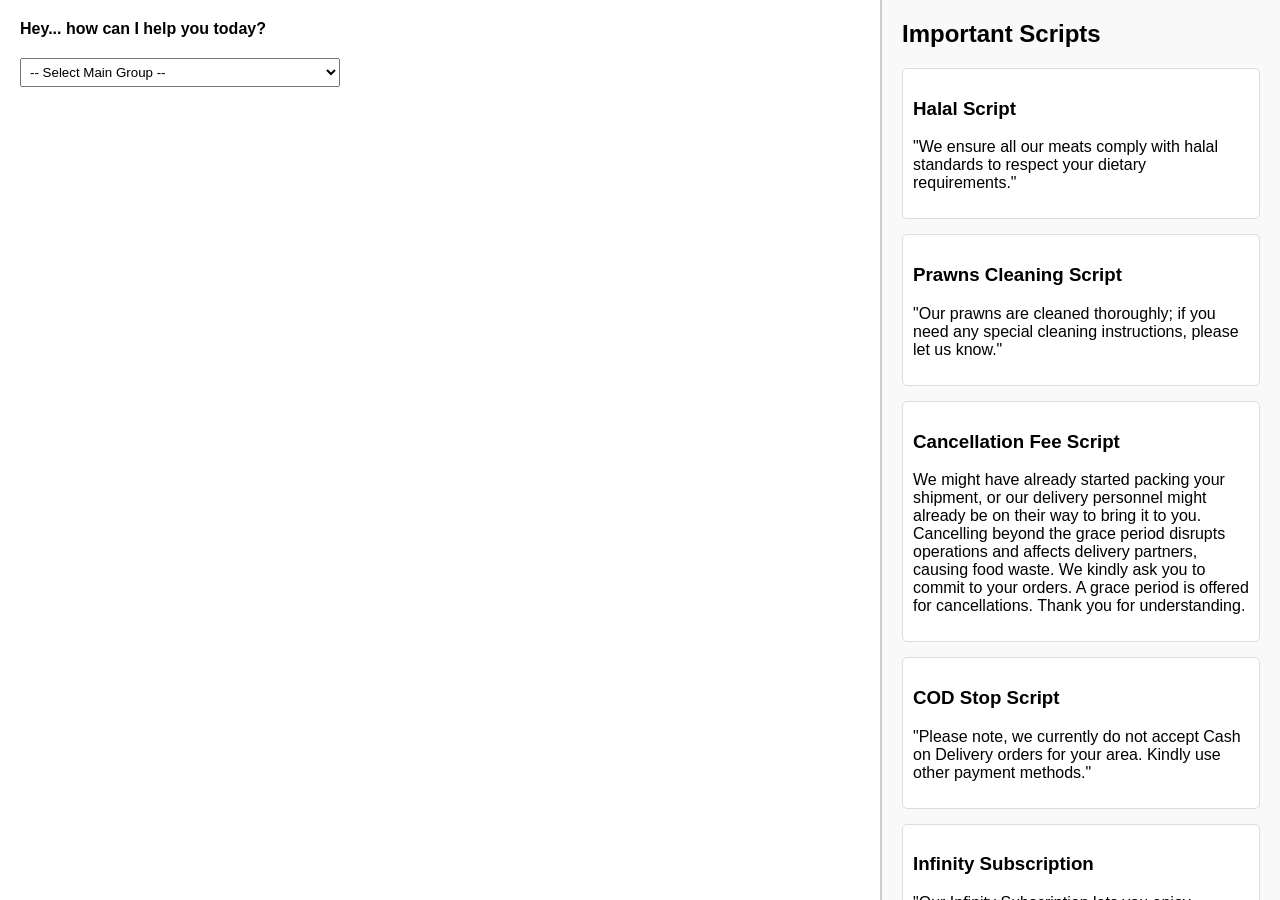
==== Sop'sData.html @ 5059ffca "first commit" ====
<!DOCTYPE html>
<html lang="en">

<head>
  <meta charset="UTF-8" />
  <title>Customer Support AMASTOR</title>
  <style>
    body {
      font-family: Arial, sans-serif;
      margin: 0;
      padding: 0;
      display: flex;
      height: 100vh;
      overflow: hidden;
    }

    #mainContent {
      flex: 2;
      padding: 20px;
      overflow-y: auto;
    }

    #sidebar {
      flex: 1;
      border-left: 2px solid #ccc;
      padding: 20px;
      background-color: #f9f9f9;
      max-width: 400px;
      box-sizing: border-box;
      overflow-y: auto;
    }

    #greeting {
      font-weight: bold;
      margin-bottom: 10px;
    }

    select {
      margin-top: 10px;
      width: 100%;
      max-width: 320px;
      padding: 5px;
    }

    #instruction {
      margin-top: 20px;
      white-space: pre-line;
      font-size: 15px;
      max-width: 700px;
    }

    .li-factor {
      color: red;
      font-weight: bold;
    }

    .customer-factor {
      color: lightblue;
      font-weight: bold;
    }

    h2 {
      margin-top: 0;
    }

    .script-block {
      background: #fff;
      border: 1px solid #ddd;
      margin-bottom: 15px;
      padding: 10px;
      border-radius: 5px;
    }

    label,
    input,
    select.sidebar-input {
      display: block;
      margin-bottom: 8px;
      width: 100%;
      max-width: 350px;
    }

    input,
    select.sidebar-input {
      padding: 5px;
      box-sizing: border-box;
    }

    button {
      padding: 8px 12px;
      cursor: pointer;
    }

    #calc-result {
      font-weight: bold;
      margin-top: 8px;
    }
  </style>
</head>

<body>

  <div id="mainContent">
    <div id="greeting"></div>
    <select id="mainGroup" style="display:none;"></select>
    <select id="subGroup" style="display:none;"></select>
    <div id="instruction"></div>
  </div>

  <div id="sidebar">
    <h2>Important Scripts</h2>

    <div class="script-block" id="halal-script">
      <h3>Halal Script</h3>
      <p>"We ensure all our meats comply with halal standards to respect your dietary requirements."</p>
    </div>

    <div class="script-block" id="prawns-cleaning-script">
      <h3>Prawns Cleaning Script</h3>
      <p>"Our prawns are cleaned thoroughly; if you need any special cleaning instructions, please let us know."</p>
    </div>

    <div class="script-block" id="cancellation-fee-script">
      <h3>Cancellation Fee Script</h3>
      <p>We might have already started packing your shipment, or our delivery personnel might already be on their way to
        bring it to you. Cancelling beyond the grace period disrupts operations and affects delivery partners, causing
        food waste. We kindly ask you to commit to your orders. A grace period is offered for cancellations. Thank you
        for understanding.</p>
    </div>

    <div class="script-block" id="cod-stop-script">
      <h3>COD Stop Script</h3>
      <p>"Please note, we currently do not accept Cash on Delivery orders for your area. Kindly use other payment
        methods."</p>
    </div>

    <div class="script-block" id="infinity-subscription-script">
      <h3>Infinity Subscription</h3>
      <p>"Our Infinity Subscription lets you enjoy unlimited deliveries with exclusive discounts and offers."</p>
    </div>

    <h2>Egg Damage Calculator</h2>
    <label for="orderValue">Order Value</label>
    <input type="number" id="orderValue" placeholder="Enter order value" min="0" />

    <label for="packageOption">Package Option</label>
    <select id="packageOption" class="sidebar-input">
      <option value="6">6</option>
      <option value="12">12</option>
      <option value="30">30</option>
    </select>

    <label for="damagedEggs">Number of Damaged Eggs</label>
    <input type="number" id="damagedEggs" placeholder="Enter number of damaged eggs" min="0" />

    <button id="calculateBtn">Calculate</button>
    <div id="calc-result"></div>
  </div>

  <script>
    const greetingDiv = document.getElementById("greeting");
    const mainGroupSelect = document.getElementById("mainGroup");
    const subGroupSelect = document.getElementById("subGroup");
    const instructionDiv = document.getElementById("instruction");

    const data = {
      "Account Details": {
        subgroups: {
          "DND Activation": `Apologies to the customer for disturbing them..
Fill DND form and give TAT 30 days (only for notification and sms) in email? unsubscribe it from email.
tagging - Account related --> dnd activation`,

          "OTP/PASSWORD": `Apologies to the customer for inconvenience..and ask activate.
Sir, did you activate the DND? If yes, send an email to (tlchc, sme).
tagging - Account related --> OTP/ Password issues`,

          "Request to add/edit address": `Guide the customer and inform that we are not able to add location from our side.
Guide them or help them to add/edit address in the app.
tagging - account related --> Request to add/edit address`,

          "Request to add/edit Phone no.": `Guide the customer and inform that we are not able to add phone number from our side.
Guide them or help them to add/edit phone in the app.
tagging - account related --> Request to add/edit Phone`,

          "Request to delete account": `Try to understand why customer wants to delete the account.
Guide them if they want to delete the account from their app or send an email to delete it [talktous@licious.com]

Send email to [talktous@licious.com]

Subject: Request to Close Licious Account – Shipment ID: [id]

Hi Team,

The customer has requested to delete or close their Licious account.

Shipment ID: [id]

Kindly take the necessary action.

Regards,
CHC

tagging - Account related --> Request to delete account`,
        }
      }
      ,

      "Blank call / call drop / spam": {
        subgroups: {
          "Blank call/spam Email/Wrong Number": `Have a look on workbench ... is there any ongoing shipment (using customer number).
If there is no response from customer:
Give disclaimer 3 times (I will be forced to disconnect the call).
Cut and redial the call.

Tagging - Blank Call/Call Drop/Spam --> Blank Call / Spam Email / Wrong Number`,
          "Call Drop": `If there is any call drop, instantly call back to customer.
If customer not respond/busy, create ticket/process.

Tagging - SF tagging --> Blank call drop --> call drop`
        }
      },
      "Cancellation Related": {
        subgroups: {
          "Order Cancellation without consent - Cancelled by Licious": `This time order may be cancelled because of some reasons like POS, Damaged, DE issues, rain, bandh, etc.
Apologise for inconvenience:
"Unfortunately, due to unforeseen operational issues, we were unable to fulfill your order as originally planned. We deeply regret any inconvenience this may have caused you."
Give them refund TAT 3 to 5 working days.

tagging - cancellation related --> order cancelled without consent
`,
          "Order Cancellation without consent - Cancelled by Customer": `If the order is cancelled because customer was not reachable:
Apologise for inconvenience:
"Its showing our DE tried to reach you several times but due to not proper call connectivity, he had to cancel the order."
In case of prepaid order, refund will be initiated to source TAT 3 to 5 working days, in Licious wallet 24 hours.

tagging - cancellation related --> order cancelled without consent
`,
          "Order Rescheduled-li Fact": `The order was rescheduled due to bandh, DE not available, hub infrastructure, etc. Apologies for inconvenience.
"We regret to inform you this your order has been rescheduled to (new slot) due to unforeseen operational issues."
Our team tried to contact you to give reschedule information by call and SMS.

tagging - cancellation related -> order cancellation licious factors
`,
          "Order Modification-li Fact": `Imagine you ordered 2 chicken; one scheduled for today and one for tomorrow.
Check the reason of modification [Product OFS / Damaged cases].
If shipment is ongoing and customer wants to cancel due to order modification, cancel the entire order.

tagging - cancellation related --> order cancellation - licious factors --> order modification
`,
          "Delivery is Delayed-li Fact": `If order got delayed and customer is asking "Where is my order?"
Check status if "Processing / Accepted / Billed".
Call hub or AM - escalate ASAP if no response.
If customer not convinced with TAT, offer initial refund.

tagging - cancellation related --> order cancellation - licious factors --> delivery is delayed
`,
          "Changed mind [ssi]-cutomer factor": `Customer decided to cancel the entire order [he/she changed their mind].
[Cancel fee applies].

Tagging - Cancellation related --> customer factors --> change mind
`,
          "Add/remove item-cutomer factor": `We cannot add items; we only remove items and cancel [cancel fee applies].

Tagging - Cancellation related --> customer factors --> forgot to add/remove item
`,
          "Forgot to apply coupon-cutomer factor": `We can apply a coupon on behalf of customer [before billed].
After bill, if customer wants to cancel the order [cancel fee applies].

Tagging - Cancellation related --> customer factors --> forgot to apply coupon
`,
          "Order got split-cutomer factor": `The order already got split by the app.
Now customer wants to cancel the order [before billed].

Tagging - Cancellation related --> customer factors --> order split in different slot
`,
          "Preferred slot unavailable-cutomer factor": `Customer placed an order but wants to change it to a different slot which is not available.

Tagging - Cancellation related --> customer factors --> slot unavailable to reschedule
`,
          "Customer Not available-cutomer factor": `Customer is not available to take the order, so they cancel the order.

Tagging - Cancellation related --> customer factors --> not available to receive order
`,
          "Chose a wrong Address-cutomer factor": `Customer chose a wrong address by mistake; they cancel the order.

Tagging - Cancellation related --> customer factors --> chose a wrong address
`,
          "Payment Failed-cutomer factor": `Due to some technical issue, the payment failed.

Tagging - Cancellation related --> customer factors --> payment failed
`
        }
      },

      "Cancellation Related": {
        subgroups: {
          "Order Cancellation without consent - Cancelled by Licious": `This time order may be cancelled because of some reasons like POS, Damaged, DE issues, rain, bandh, etc.

Apologise for inconvenience:
"Unfortunately, due to unforeseen operational issues, we were unable to fulfill your order as originally planned. We deeply regret any inconvenience this may have caused you."

Give them refund TAT 3 to 5 working days.

tagging - cancellation related --> order cancelled without consent`,

          "Order Cancellation without consent - Cancelled by Customer": `If the order is cancelled because customer was not reachable:

Apologise for inconvenience:
"It's showing our DE tried to reach you several times but due to improper call connectivity, he had to cancel the order."

In case of prepaid order, refund will be initiated to source TAT 3 to 5 working days, in Licious wallet 24 hours.

tagging - cancellation related --> order cancelled without consent`
          ,
          // Customer Factors
          "Changed mind [ssi]": `Customer decided to cancel the entire order [he/she changed their mind] [cancel fee applies].

Tagging - Cancellation related --> customer factors --> change mind`,

          "Add/remove item": `We cannot add items; we only remove items and cancel [cancel fee applies].

Tagging - Cancellation related --> customer factors --> forgot to add/remove item`,

          "Forgot to apply coupon": `We can apply a coupon on behalf of customer [before billed]. After bill, if customer wants to cancel the order [cancel fee applies].

Tagging - Cancellation related --> customer factors --> forgot to apply coupon`,

          "Order got split": `The order already got split by the app. Now customer wants to cancel the order [before billed] [cancel fee applies].

Tagging - Cancellation related --> customer factors --> order split in different slot`,

          "Preferred slot unavailable": `Customer placed an order but wants to change it to a different slot which is not available [cancel fee applies].

Tagging - Cancellation related --> customer factors --> slot unavailable to reschedule`,

          "Customer Not available": `Customer is not available to take the order, so they cancel the order [cancel fee applies].

Tagging - Cancellation related --> customer factors --> not available to receive order`,

          "Chose a wrong Address": `Customer chose a wrong address by mistake; they cancel the order [cancel fee applies].

Tagging - Cancellation related --> customer factors --> chose a wrong address`,

          "Payment Failed": `Due to some technical issue, the payment failed [cancel fee applies].

Tagging - Cancellation related --> customer factors --> payment failed`,

          // Licious Factors
          "Order Rescheduled [li]": `The order was rescheduled due to bandh, DE not available, hub infrastructure, etc. Apologies for inconvenience.

We regret to inform you this your order has been rescheduled to (new slot) due to unforeseen operational issues.

Our team tried to contact you to give reschedule information by call and SMS.

Tagging - cancellation related --> order cancellation licious factors`,

          "Order Modification[li]": `Imagine you ordered 2 chicken; one scheduled for today and one for tomorrow.

Check the reason for modification [Product OFS / Damaged cases]. If shipment is ongoing and customer wants to cancel due to order modification, cancel the entire order.

Tagging - cancellation related --> order cancellation licious factors --> order modification`,

          "Delivery is Delayed [li]": `If order got delayed and customer is asking "Where is my order?" Check status if "Processing / Accepted / Billed". Call hub or AM and escalate ASAP if no response.

If customer is not convinced with TAT, offer initial refund.

Tagging - cancellation related --> order cancellation licious factors --> delivery is delayed`
        }
      }
      , "Customer Support Feedback": {
        subgroups: {
          "Ambassador Appreciation": `Take the customer number.  
Thank the customer for the appreciation towards the ambassador.  
Inform the customer the appreciation will be shared.

Email to TL, SME and QA in cc of the mail.

Subject: Customer Appreciation for [Colleague’s Name] as CHC Ambassador

hi team,

I wanted to inform you that during a recent call with a customer, they expressed their appreciation for [Colleague’s Name] and commended their efforts as a CHC Ambassador. The customer specifically mentioned

It’s great to see such positive recognition,

Regards,  
[Your Name]
chc
SF tagging --> customer support feedback --> ambassador appreciation`,

          "CHC Ambassador Complain Related": `Take the customer number.  
Apologize and check the previous ambassador details.  
Inform the customer the necessary action will be taken and check what was the concern the customer was facing and provide the resolution accordingly.  
Collect the ambassador details.

Email team leader and assistant manager mentioning about the customer's feedback.

Subject: Customer Complaint Regarding CHC Ambassador

hi team,

I would like to bring to your attention that during a recent call, a customer raised a complaint concerning the conduct/performance of the CHC Ambassador. The customer expressed dissatisfaction with our service.

Best regards,  
[Your Name]  
CHC

SF tagging --> customer support feedback --> ambassador complain`
        }
      }
      , "Delivery": {
        subgroups: {
          "Delivery Executive appreciation": `Thank the customer for the feedback... the feedback will be shared with the team.

Delivery Executive name appreciation [shipment id , voc]
Email - to hub

Subject: Delivery Executive Name Appreciation

Hi team,

I would like to inform you that we received a call from a customer expressing appreciation for the efforts and professionalism of our delivery executive, [Delivery Executive’s Name]. The customer was particularly pleased with [any specific positive details if available].

Best regards,  
Shipment ID:  
CHC

Tagging - General Query -> delivery related -> DE Appreciation`,

          "Delivery Address Related": `
* Order delivered to incorrect address

Apologies to customer for placing the order in wrong place.

Cross check the actual order customer received and ask DE and check where he has delivered the product. Take TAT, give TAT (No TAT give 30 min).

Tagging -> order related --> Delivery Address Related --> Order delivered to incorrect address

* Request to deliver at a different location address

Customer requesting to edit address and location (No we can't).

Tagging - Delivery address related --> Request to deliver at different location`,

          "Delivery Executive complaint": `
* DE bad Behaviour

Apologise to customer… assure that we will work on this and this won’t happen again.

Report grievance in Delivery E complain / behaviour issues / Delivery rating.

Email - hub, tlchc

Subject: Customer Complaint Regarding Delivery Executive

Hi team,

I would like to inform you that we received a call from a customer regarding a complaint about the conduct/performance of the delivery executive, [Delivery Executive’s Name if known]. The customer expressed concerns about [briefly describe the nature of the complaint, if available].

Please advise on the next steps or if any further action is required from my side.

Best regards,  
Shipment ID:  
CHC

Tagging - Delivery related --> delivery executive complaint --> Delivery executive Rude --> misbehavior --> request for delivery rating

* Too many calls regarding address

Apologise to customer, ask for exact landmark and address and inform DE.

Grievance in Delivery related --> too many calls made to locate address.

Email - hub, tlchc

Tagging - delivery related --> DE complaint --> too many calls to address

* Did not deliver to doorstep

Apologise to customer and ask if DE allowed in your society or flat (if yes, take as feedback and send email to hub).

Email - hub, tlchc

Tagging --> delivery related --> DE complaint --> did not deliver to doorstep`,

          "Marked delivered not delivered": `Apologies to customer, ask probing questions:  
- Is your address correct?  
- Did you receive any call from DE?  
- Have you checked your doorstep?  
- Check with family members if they collected  
- Can you check your society gate?

Contact DE/Hub manager, take TAT and give TAT. If no TAT, escalate ASAP.

Fill grievance.

Email - hub, Tlchc, sme

If convinced:  
Hi Team,  

The customer contacted CHC and complained that the shipment was marked as delivered but he had not got the products yet. We are unable to establish any contact with Delivery Hero, request that you please prioritize and deliver the shipment as soon as possible.

Customer Registered phone number:  
Shipment Id:  

Regards,  
CHC

If refunded:  
Hi Team,  

A customer contacted CHC and complained that the shipment was marked as delivered but he had not got the products yet. We have issued a complete refund for the customer as per their request; kindly notify the Delivery Hero not to deliver the product to the customer.

Customer Registered phone number:  
Shipment Id:  

Regards,  
CHC

Tagging - Delivery related --> MDND --> Licious Delivery`,

          "Partial Order received": `Apologise to the customer and ask which product is missing. Did they open the box?

Contact DE / hub manager / AM (Response? -> take TAT, give TAT. No response? -> ASAP).

Send email to hub, cc tlchc, sme / refund.

if agree 
Hi Team,

A customer contacted CHC and complained that a [iteam name ] in the order were missing. but cusotmer want that product so try to delivered it ASAP
Customer Registered phone number:
Shipment Id:
Missing Products:

Regards,
CHC


if Refunded 
Hi Team,  

A customer contacted CHC and complained that a [iteam name ] in the order were missing. We have issued a partial refund for the customer as per their request; kindly notify the Delivery Hero not to deliver the product to the customer.

Customer Registered phone number:  
Shipment Id:  
Missing Products:  

Regards,  
CHC

Tagging --> delivery related -> parcel orders delivered`,

          "Preferred Delivery slot not available": `If customer did not find preferred slot to order, check in workbench (if available place order for customer; otherwise inform customer preferred slot is not available; they can order in a different slot only).

Tagging - Delivery --> Preferred Delivery slot not available.`,

          "Request to add delivery instructions": `* Landmark  
If landmark is not reflecting on Workbench then send an email to the hub with details from the customer.

Email - HUB

Subject: Customer Landmark Request

Hi Team,

I would like to bring to your attention a customer request regarding a specific landmark for delivery: [LANDMARK]. The customer has provided additional landmark details to ensure accurate and timely delivery.

Please update the relevant records accordingly and ensure the delivery team is informed.

Thank you for your support.

Best regards,  
Shipment Id:  
CHC

If the order is out for delivery, call the Delivery executive and keep them posted with landmark details.

Tagging --> Delivery related → Request to add delivery instructions → Landmark provided`,

          "Wrong product delivered": `* This is the very first call from the customer to complain that wrong product delivered.

Apologies to customer and confirm the product label name and check in workbench.  
If the product is wrong, call DE/HUB/AM and ask for TAT, then give TAT.

Send grievance and email to HUB/cc tlchc.

Hi Team,  

The customer contacted CHC and complained that wrong product was delivered. We are unable to establish any contact with Delivery Hero, request that you please prioritize and deliver the missing items as soon as possible.

Shipment Id:  
Actual product:  
Wrong product:  

Regards,  
CHC

If refunded:  

Hi Team,  

A customer contacted CHC and complained that wrong product was delivered. We have issued a refund for wrong product delivered as per customer request; kindly notify the Delivery Hero not to deliver the wrong product to the customer.

Delivery Issues

Shipment Id:  
Actual Product:  
Wrong Product:

Regards,  
CHC

Fill grievance and send email.

Tagging - Wrong product delivered`
        }
      }


    };

    // Prompt for AMASTOR name
    const name = prompt("Please enter your name:");
    if (name && name.trim()) {
      greetingDiv.textContent = `Hey this is ${name.trim()}... how can I help you today?`;
    } else {
      greetingDiv.textContent = "Hey... how can I help you today?";
    }

    // Populate main groups dropdown
    function populateMainGroups() {
      mainGroupSelect.innerHTML = '<option value="">-- Select Main Group --</option>';
      Object.keys(data).forEach(mainGroup => {
        const option = document.createElement("option");
        option.value = mainGroup;
        option.textContent = mainGroup;
        mainGroupSelect.appendChild(option);
      });
      mainGroupSelect.style.display = "inline-block";
    }

    // Populate subgroups dropdown
    function populateSubGroups(mainGroup) {
      subGroupSelect.innerHTML = '<option value="">-- Select Sub Group --</option>';
      if (mainGroup && data[mainGroup]) {
        const subgroups = data[mainGroup].subgroups;
        Object.keys(subgroups).forEach(sub => {
          const option = document.createElement("option");
          option.value = sub;
          option.textContent = sub;
          subGroupSelect.appendChild(option);
        });
        subGroupSelect.style.display = "inline-block";
      } else {
        subGroupSelect.style.display = "none";
        instructionDiv.textContent = "";
      }
    }

    // Event handlers
    mainGroupSelect.addEventListener("change", () => {
      instructionDiv.textContent = "";
      populateSubGroups(mainGroupSelect.value);
    });

    subGroupSelect.addEventListener("change", () => {
      const mainGroup = mainGroupSelect.value;
      const subGroup = subGroupSelect.value;
      if (mainGroup && subGroup) {
        instructionDiv.innerHTML = data[mainGroup].subgroups[subGroup]
          .replace(/\bli factor\b/g, '<span class="li-factor">li factor</span>')
          .replace(/\bcustomer factor\b/g, '<span class="customer-factor">customer factor</span>');
      } else {
        instructionDiv.textContent = "";
      }
    });

    // Initialize dropdowns
    populateMainGroups();
  </script>

</body>

</html>
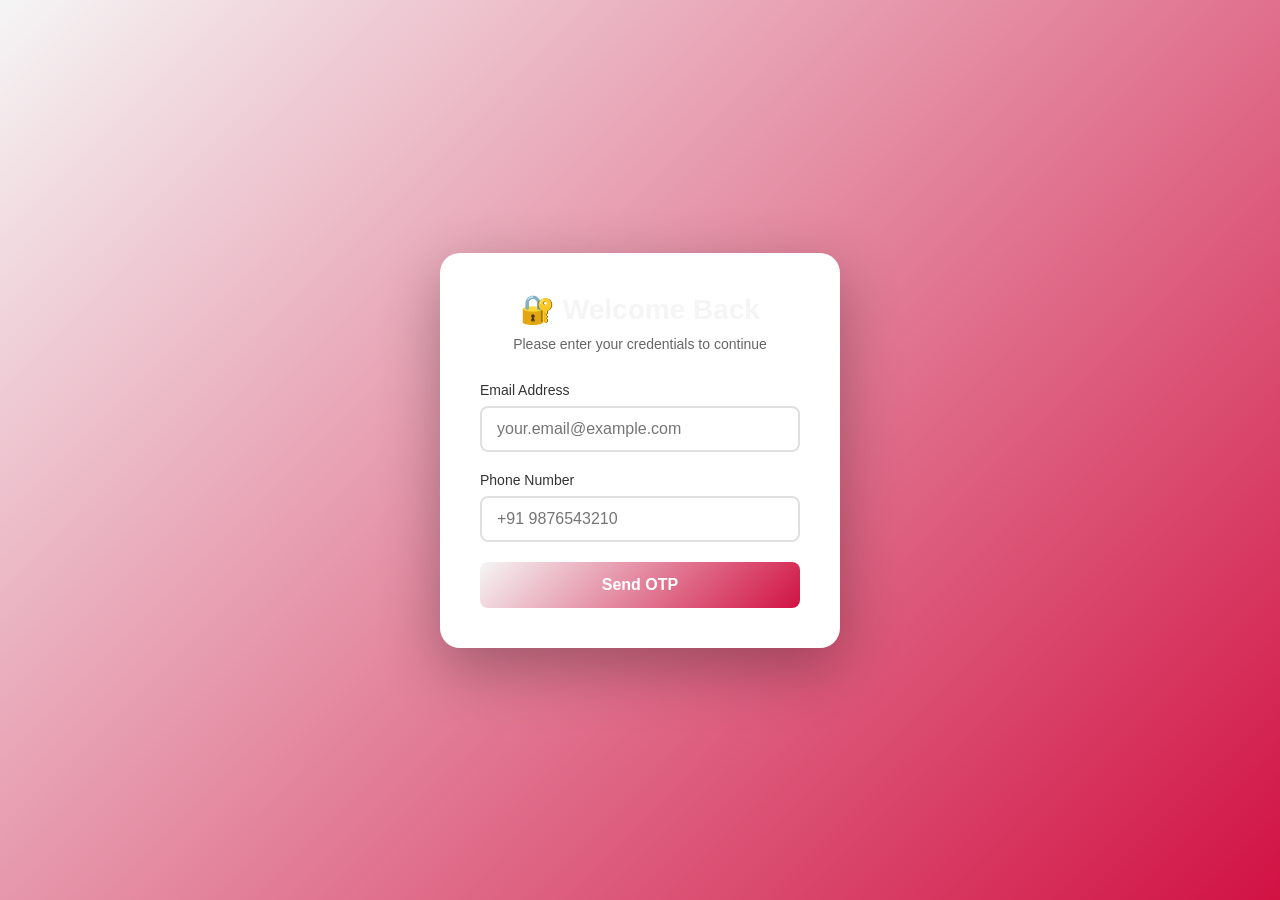
==== commit ecca7f89: "Add authentication system to SOP application" ====
--- a/Sop'sData.html
+++ b/Sop'sData.html
@@ -3,684 +3,127 @@
 
 <head>
   <meta charset="UTF-8" />
-  <title>Customer Support AMASTOR</title>
-  <style>
-    body {
-      font-family: Arial, sans-serif;
-      margin: 0;
-      padding: 0;
-      display: flex;
-      height: 100vh;
-      overflow: hidden;
-    }
-
-    #mainContent {
-      flex: 2;
-      padding: 20px;
-      overflow-y: auto;
-    }
-
-    #sidebar {
-      flex: 1;
-      border-left: 2px solid #ccc;
-      padding: 20px;
-      background-color: #f9f9f9;
-      max-width: 400px;
-      box-sizing: border-box;
-      overflow-y: auto;
-    }
-
-    #greeting {
-      font-weight: bold;
-      margin-bottom: 10px;
-    }
-
-    select {
-      margin-top: 10px;
-      width: 100%;
-      max-width: 320px;
-      padding: 5px;
-    }
-
-    #instruction {
-      margin-top: 20px;
-      white-space: pre-line;
-      font-size: 15px;
-      max-width: 700px;
-    }
-
-    .li-factor {
-      color: red;
-      font-weight: bold;
-    }
-
-    .customer-factor {
-      color: lightblue;
-      font-weight: bold;
-    }
-
-    h2 {
-      margin-top: 0;
-    }
-
-    .script-block {
-      background: #fff;
-      border: 1px solid #ddd;
-      margin-bottom: 15px;
-      padding: 10px;
-      border-radius: 5px;
-    }
-
-    label,
-    input,
-    select.sidebar-input {
-      display: block;
-      margin-bottom: 8px;
-      width: 100%;
-      max-width: 350px;
-    }
-
-    input,
-    select.sidebar-input {
-      padding: 5px;
-      box-sizing: border-box;
-    }
-
-    button {
-      padding: 8px 12px;
-      cursor: pointer;
-    }
-
-    #calc-result {
-      font-weight: bold;
-      margin-top: 8px;
-    }
-  </style>
+  <title>Customer Support AMASTOR - Secure Login</title>
+  <link rel="stylesheet" href="style.css" />
 </head>
 
 <body>
 
-  <div id="mainContent">
-    <div id="greeting"></div>
-    <select id="mainGroup" style="display:none;"></select>
-    <select id="subGroup" style="display:none;"></select>
-    <div id="instruction"></div>
+  <!-- Authentication Screen -->
+  <div id="authScreen">
+    <div class="auth-container">
+      <div id="loginForm">
+        <h2>🔐 Welcome Back</h2>
+        <p>Please enter your credentials to continue</p>
+        
+        <div class="input-group">
+          <label for="emailInput">Email Address</label>
+          <input type="email" id="emailInput" placeholder="your.email@example.com" />
+        </div>
+
+        <div class="input-group">
+          <label for="phoneInput">Phone Number</label>
+          <input type="tel" id="phoneInput" placeholder="+91 9876543210" />
+        </div>
+
+        <button class="btn" id="sendOtpBtn">Send OTP</button>
+        
+        <div class="error-message" id="loginError"></div>
+        <div class="success-message" id="loginSuccess"></div>
+      </div>
+
+      <div class="otp-container" id="otpForm">
+        <h2>🔑 Verify OTP</h2>
+        <p>Enter the 6-digit code sent to your email</p>
+        
+        <div class="otp-inputs">
+          <input type="text" maxlength="1" class="otp-input" data-index="0" />
+          <input type="text" maxlength="1" class="otp-input" data-index="1" />
+          <input type="text" maxlength="1" class="otp-input" data-index="2" />
+          <input type="text" maxlength="1" class="otp-input" data-index="3" />
+          <input type="text" maxlength="1" class="otp-input" data-index="4" />
+          <input type="text" maxlength="1" class="otp-input" data-index="5" />
+        </div>
+
+        <button class="btn" id="verifyOtpBtn">Verify OTP</button>
+        
+        <div class="resend-link">
+          <a id="resendOtpLink">Resend OTP</a>
+        </div>
+
+        <div class="error-message" id="otpError"></div>
+        <div class="success-message" id="otpSuccess"></div>
+      </div>
+    </div>
   </div>
 
-  <div id="sidebar">
-    <h2>Important Scripts</h2>
-
-    <div class="script-block" id="halal-script">
-      <h3>Halal Script</h3>
-      <p>"We ensure all our meats comply with halal standards to respect your dietary requirements."</p>
+  <!-- Main Application Screen -->
+  <div id="appScreen">
+    <div class="app-header">
+      <h1>Customer Support AMASTOR</h1>
+      <div class="user-info">
+        <span id="userEmail"></span>
+        <button class="logout-btn" id="logoutBtn">Logout</button>
+      </div>
     </div>
 
-    <div class="script-block" id="prawns-cleaning-script">
-      <h3>Prawns Cleaning Script</h3>
-      <p>"Our prawns are cleaned thoroughly; if you need any special cleaning instructions, please let us know."</p>
+    <div class="app-content">
+      <div id="mainContent">
+        <div id="greeting"></div>
+        <select id="mainGroup" style="display:none;"></select>
+        <select id="subGroup" style="display:none;"></select>
+        <div id="instruction"></div>
+      </div>
+
+      <div id="sidebar">
+        <h2>Important Scripts</h2>
+
+        <div class="script-block" id="halal-script">
+          <h3>Halal Script</h3>
+          <p>"We ensure all our meats comply with halal standards to respect your dietary requirements."</p>
+        </div>
+
+        <div class="script-block" id="prawns-cleaning-script">
+          <h3>Prawns Cleaning Script</h3>
+          <p>"Our prawns are cleaned thoroughly; if you need any special cleaning instructions, please let us know."</p>
+        </div>
+
+        <div class="script-block" id="cancellation-fee-script">
+          <h3>Cancellation Fee Script</h3>
+          <p>We might have already started packing your shipment, or our delivery personnel might already be on their way to bring it to you. Cancelling beyond the grace period disrupts operations and affects delivery partners, causing food waste. We kindly ask you to commit to your orders. A grace period is offered for cancellations. Thank you for understanding.</p>
+        </div>
+
+        <div class="script-block" id="cod-stop-script">
+          <h3>COD Stop Script</h3>
+          <p>"Please note, we currently do not accept Cash on Delivery orders for your area. Kindly use other payment methods."</p>
+        </div>
+
+        <div class="script-block" id="infinity-subscription-script">
+          <h3>Infinity Subscription</h3>
+          <p>"Our Infinity Subscription lets you enjoy unlimited deliveries with exclusive discounts and offers."</p>
+        </div>
+
+        <h2>Egg Damage Calculator</h2>
+        <label for="orderValue">Order Value</label>
+        <input type="number" id="orderValue" placeholder="Enter order value" min="0" />
+
+        <label for="packageOption">Package Option</label>
+        <select id="packageOption" class="sidebar-input">
+          <option value="6">6</option>
+          <option value="12">12</option>
+          <option value="30">30</option>
+        </select>
+
+        <label for="damagedEggs">Number of Damaged Eggs</label>
+        <input type="number" id="damagedEggs" placeholder="Enter number of damaged eggs" min="0" />
+
+        <button id="calculateBtn">Calculate</button>
+        <div id="calc-result"></div>
+      </div>
     </div>
-
-    <div class="script-block" id="cancellation-fee-script">
-      <h3>Cancellation Fee Script</h3>
-      <p>We might have already started packing your shipment, or our delivery personnel might already be on their way to
-        bring it to you. Cancelling beyond the grace period disrupts operations and affects delivery partners, causing
-        food waste. We kindly ask you to commit to your orders. A grace period is offered for cancellations. Thank you
-        for understanding.</p>
-    </div>
-
-    <div class="script-block" id="cod-stop-script">
-      <h3>COD Stop Script</h3>
-      <p>"Please note, we currently do not accept Cash on Delivery orders for your area. Kindly use other payment
-        methods."</p>
-    </div>
-
-    <div class="script-block" id="infinity-subscription-script">
-      <h3>Infinity Subscription</h3>
-      <p>"Our Infinity Subscription lets you enjoy unlimited deliveries with exclusive discounts and offers."</p>
-    </div>
-
-    <h2>Egg Damage Calculator</h2>
-    <label for="orderValue">Order Value</label>
-    <input type="number" id="orderValue" placeholder="Enter order value" min="0" />
-
-    <label for="packageOption">Package Option</label>
-    <select id="packageOption" class="sidebar-input">
-      <option value="6">6</option>
-      <option value="12">12</option>
-      <option value="30">30</option>
-    </select>
-
-    <label for="damagedEggs">Number of Damaged Eggs</label>
-    <input type="number" id="damagedEggs" placeholder="Enter number of damaged eggs" min="0" />
-
-    <button id="calculateBtn">Calculate</button>
-    <div id="calc-result"></div>
   </div>
 
-  <script>
-    const greetingDiv = document.getElementById("greeting");
-    const mainGroupSelect = document.getElementById("mainGroup");
-    const subGroupSelect = document.getElementById("subGroup");
-    const instructionDiv = document.getElementById("instruction");
-
-    const data = {
-      "Account Details": {
-        subgroups: {
-          "DND Activation": `Apologies to the customer for disturbing them..
-Fill DND form and give TAT 30 days (only for notification and sms) in email? unsubscribe it from email.
-tagging - Account related --> dnd activation`,
-
-          "OTP/PASSWORD": `Apologies to the customer for inconvenience..and ask activate.
-Sir, did you activate the DND? If yes, send an email to (tlchc, sme).
-tagging - Account related --> OTP/ Password issues`,
-
-          "Request to add/edit address": `Guide the customer and inform that we are not able to add location from our side.
-Guide them or help them to add/edit address in the app.
-tagging - account related --> Request to add/edit address`,
-
-          "Request to add/edit Phone no.": `Guide the customer and inform that we are not able to add phone number from our side.
-Guide them or help them to add/edit phone in the app.
-tagging - account related --> Request to add/edit Phone`,
-
-          "Request to delete account": `Try to understand why customer wants to delete the account.
-Guide them if they want to delete the account from their app or send an email to delete it [talktous@licious.com]
-
-Send email to [talktous@licious.com]
-
-Subject: Request to Close Licious Account – Shipment ID: [id]
-
-Hi Team,
-
-The customer has requested to delete or close their Licious account.
-
-Shipment ID: [id]
-
-Kindly take the necessary action.
-
-Regards,
-CHC
-
-tagging - Account related --> Request to delete account`,
-        }
-      }
-      ,
-
-      "Blank call / call drop / spam": {
-        subgroups: {
-          "Blank call/spam Email/Wrong Number": `Have a look on workbench ... is there any ongoing shipment (using customer number).
-If there is no response from customer:
-Give disclaimer 3 times (I will be forced to disconnect the call).
-Cut and redial the call.
-
-Tagging - Blank Call/Call Drop/Spam --> Blank Call / Spam Email / Wrong Number`,
-          "Call Drop": `If there is any call drop, instantly call back to customer.
-If customer not respond/busy, create ticket/process.
-
-Tagging - SF tagging --> Blank call drop --> call drop`
-        }
-      },
-      "Cancellation Related": {
-        subgroups: {
-          "Order Cancellation without consent - Cancelled by Licious": `This time order may be cancelled because of some reasons like POS, Damaged, DE issues, rain, bandh, etc.
-Apologise for inconvenience:
-"Unfortunately, due to unforeseen operational issues, we were unable to fulfill your order as originally planned. We deeply regret any inconvenience this may have caused you."
-Give them refund TAT 3 to 5 working days.
-
-tagging - cancellation related --> order cancelled without consent
-`,
-          "Order Cancellation without consent - Cancelled by Customer": `If the order is cancelled because customer was not reachable:
-Apologise for inconvenience:
-"Its showing our DE tried to reach you several times but due to not proper call connectivity, he had to cancel the order."
-In case of prepaid order, refund will be initiated to source TAT 3 to 5 working days, in Licious wallet 24 hours.
-
-tagging - cancellation related --> order cancelled without consent
-`,
-          "Order Rescheduled-li Fact": `The order was rescheduled due to bandh, DE not available, hub infrastructure, etc. Apologies for inconvenience.
-"We regret to inform you this your order has been rescheduled to (new slot) due to unforeseen operational issues."
-Our team tried to contact you to give reschedule information by call and SMS.
-
-tagging - cancellation related -> order cancellation licious factors
-`,
-          "Order Modification-li Fact": `Imagine you ordered 2 chicken; one scheduled for today and one for tomorrow.
-Check the reason of modification [Product OFS / Damaged cases].
-If shipment is ongoing and customer wants to cancel due to order modification, cancel the entire order.
-
-tagging - cancellation related --> order cancellation - licious factors --> order modification
-`,
-          "Delivery is Delayed-li Fact": `If order got delayed and customer is asking "Where is my order?"
-Check status if "Processing / Accepted / Billed".
-Call hub or AM - escalate ASAP if no response.
-If customer not convinced with TAT, offer initial refund.
-
-tagging - cancellation related --> order cancellation - licious factors --> delivery is delayed
-`,
-          "Changed mind [ssi]-cutomer factor": `Customer decided to cancel the entire order [he/she changed their mind].
-[Cancel fee applies].
-
-Tagging - Cancellation related --> customer factors --> change mind
-`,
-          "Add/remove item-cutomer factor": `We cannot add items; we only remove items and cancel [cancel fee applies].
-
-Tagging - Cancellation related --> customer factors --> forgot to add/remove item
-`,
-          "Forgot to apply coupon-cutomer factor": `We can apply a coupon on behalf of customer [before billed].
-After bill, if customer wants to cancel the order [cancel fee applies].
-
-Tagging - Cancellation related --> customer factors --> forgot to apply coupon
-`,
-          "Order got split-cutomer factor": `The order already got split by the app.
-Now customer wants to cancel the order [before billed].
-
-Tagging - Cancellation related --> customer factors --> order split in different slot
-`,
-          "Preferred slot unavailable-cutomer factor": `Customer placed an order but wants to change it to a different slot which is not available.
-
-Tagging - Cancellation related --> customer factors --> slot unavailable to reschedule
-`,
-          "Customer Not available-cutomer factor": `Customer is not available to take the order, so they cancel the order.
-
-Tagging - Cancellation related --> customer factors --> not available to receive order
-`,
-          "Chose a wrong Address-cutomer factor": `Customer chose a wrong address by mistake; they cancel the order.
-
-Tagging - Cancellation related --> customer factors --> chose a wrong address
-`,
-          "Payment Failed-cutomer factor": `Due to some technical issue, the payment failed.
-
-Tagging - Cancellation related --> customer factors --> payment failed
-`
-        }
-      },
-
-      "Cancellation Related": {
-        subgroups: {
-          "Order Cancellation without consent - Cancelled by Licious": `This time order may be cancelled because of some reasons like POS, Damaged, DE issues, rain, bandh, etc.
-
-Apologise for inconvenience:
-"Unfortunately, due to unforeseen operational issues, we were unable to fulfill your order as originally planned. We deeply regret any inconvenience this may have caused you."
-
-Give them refund TAT 3 to 5 working days.
-
-tagging - cancellation related --> order cancelled without consent`,
-
-          "Order Cancellation without consent - Cancelled by Customer": `If the order is cancelled because customer was not reachable:
-
-Apologise for inconvenience:
-"It's showing our DE tried to reach you several times but due to improper call connectivity, he had to cancel the order."
-
-In case of prepaid order, refund will be initiated to source TAT 3 to 5 working days, in Licious wallet 24 hours.
-
-tagging - cancellation related --> order cancelled without consent`
-          ,
-          // Customer Factors
-          "Changed mind [ssi]": `Customer decided to cancel the entire order [he/she changed their mind] [cancel fee applies].
-
-Tagging - Cancellation related --> customer factors --> change mind`,
-
-          "Add/remove item": `We cannot add items; we only remove items and cancel [cancel fee applies].
-
-Tagging - Cancellation related --> customer factors --> forgot to add/remove item`,
-
-          "Forgot to apply coupon": `We can apply a coupon on behalf of customer [before billed]. After bill, if customer wants to cancel the order [cancel fee applies].
-
-Tagging - Cancellation related --> customer factors --> forgot to apply coupon`,
-
-          "Order got split": `The order already got split by the app. Now customer wants to cancel the order [before billed] [cancel fee applies].
-
-Tagging - Cancellation related --> customer factors --> order split in different slot`,
-
-          "Preferred slot unavailable": `Customer placed an order but wants to change it to a different slot which is not available [cancel fee applies].
-
-Tagging - Cancellation related --> customer factors --> slot unavailable to reschedule`,
-
-          "Customer Not available": `Customer is not available to take the order, so they cancel the order [cancel fee applies].
-
-Tagging - Cancellation related --> customer factors --> not available to receive order`,
-
-          "Chose a wrong Address": `Customer chose a wrong address by mistake; they cancel the order [cancel fee applies].
-
-Tagging - Cancellation related --> customer factors --> chose a wrong address`,
-
-          "Payment Failed": `Due to some technical issue, the payment failed [cancel fee applies].
-
-Tagging - Cancellation related --> customer factors --> payment failed`,
-
-          // Licious Factors
-          "Order Rescheduled [li]": `The order was rescheduled due to bandh, DE not available, hub infrastructure, etc. Apologies for inconvenience.
-
-We regret to inform you this your order has been rescheduled to (new slot) due to unforeseen operational issues.
-
-Our team tried to contact you to give reschedule information by call and SMS.
-
-Tagging - cancellation related --> order cancellation licious factors`,
-
-          "Order Modification[li]": `Imagine you ordered 2 chicken; one scheduled for today and one for tomorrow.
-
-Check the reason for modification [Product OFS / Damaged cases]. If shipment is ongoing and customer wants to cancel due to order modification, cancel the entire order.
-
-Tagging - cancellation related --> order cancellation licious factors --> order modification`,
-
-          "Delivery is Delayed [li]": `If order got delayed and customer is asking "Where is my order?" Check status if "Processing / Accepted / Billed". Call hub or AM and escalate ASAP if no response.
-
-If customer is not convinced with TAT, offer initial refund.
-
-Tagging - cancellation related --> order cancellation licious factors --> delivery is delayed`
-        }
-      }
-      , "Customer Support Feedback": {
-        subgroups: {
-          "Ambassador Appreciation": `Take the customer number.  
-Thank the customer for the appreciation towards the ambassador.  
-Inform the customer the appreciation will be shared.
-
-Email to TL, SME and QA in cc of the mail.
-
-Subject: Customer Appreciation for [Colleague’s Name] as CHC Ambassador
-
-hi team,
-
-I wanted to inform you that during a recent call with a customer, they expressed their appreciation for [Colleague’s Name] and commended their efforts as a CHC Ambassador. The customer specifically mentioned
-
-It’s great to see such positive recognition,
-
-Regards,  
-[Your Name]
-chc
-SF tagging --> customer support feedback --> ambassador appreciation`,
-
-          "CHC Ambassador Complain Related": `Take the customer number.  
-Apologize and check the previous ambassador details.  
-Inform the customer the necessary action will be taken and check what was the concern the customer was facing and provide the resolution accordingly.  
-Collect the ambassador details.
-
-Email team leader and assistant manager mentioning about the customer's feedback.
-
-Subject: Customer Complaint Regarding CHC Ambassador
-
-hi team,
-
-I would like to bring to your attention that during a recent call, a customer raised a complaint concerning the conduct/performance of the CHC Ambassador. The customer expressed dissatisfaction with our service.
-
-Best regards,  
-[Your Name]  
-CHC
-
-SF tagging --> customer support feedback --> ambassador complain`
-        }
-      }
-      , "Delivery": {
-        subgroups: {
-          "Delivery Executive appreciation": `Thank the customer for the feedback... the feedback will be shared with the team.
-
-Delivery Executive name appreciation [shipment id , voc]
-Email - to hub
-
-Subject: Delivery Executive Name Appreciation
-
-Hi team,
-
-I would like to inform you that we received a call from a customer expressing appreciation for the efforts and professionalism of our delivery executive, [Delivery Executive’s Name]. The customer was particularly pleased with [any specific positive details if available].
-
-Best regards,  
-Shipment ID:  
-CHC
-
-Tagging - General Query -> delivery related -> DE Appreciation`,
-
-          "Delivery Address Related": `
-* Order delivered to incorrect address
-
-Apologies to customer for placing the order in wrong place.
-
-Cross check the actual order customer received and ask DE and check where he has delivered the product. Take TAT, give TAT (No TAT give 30 min).
-
-Tagging -> order related --> Delivery Address Related --> Order delivered to incorrect address
-
-* Request to deliver at a different location address
-
-Customer requesting to edit address and location (No we can't).
-
-Tagging - Delivery address related --> Request to deliver at different location`,
-
-          "Delivery Executive complaint": `
-* DE bad Behaviour
-
-Apologise to customer… assure that we will work on this and this won’t happen again.
-
-Report grievance in Delivery E complain / behaviour issues / Delivery rating.
-
-Email - hub, tlchc
-
-Subject: Customer Complaint Regarding Delivery Executive
-
-Hi team,
-
-I would like to inform you that we received a call from a customer regarding a complaint about the conduct/performance of the delivery executive, [Delivery Executive’s Name if known]. The customer expressed concerns about [briefly describe the nature of the complaint, if available].
-
-Please advise on the next steps or if any further action is required from my side.
-
-Best regards,  
-Shipment ID:  
-CHC
-
-Tagging - Delivery related --> delivery executive complaint --> Delivery executive Rude --> misbehavior --> request for delivery rating
-
-* Too many calls regarding address
-
-Apologise to customer, ask for exact landmark and address and inform DE.
-
-Grievance in Delivery related --> too many calls made to locate address.
-
-Email - hub, tlchc
-
-Tagging - delivery related --> DE complaint --> too many calls to address
-
-* Did not deliver to doorstep
-
-Apologise to customer and ask if DE allowed in your society or flat (if yes, take as feedback and send email to hub).
-
-Email - hub, tlchc
-
-Tagging --> delivery related --> DE complaint --> did not deliver to doorstep`,
-
-          "Marked delivered not delivered": `Apologies to customer, ask probing questions:  
-- Is your address correct?  
-- Did you receive any call from DE?  
-- Have you checked your doorstep?  
-- Check with family members if they collected  
-- Can you check your society gate?
-
-Contact DE/Hub manager, take TAT and give TAT. If no TAT, escalate ASAP.
-
-Fill grievance.
-
-Email - hub, Tlchc, sme
-
-If convinced:  
-Hi Team,  
-
-The customer contacted CHC and complained that the shipment was marked as delivered but he had not got the products yet. We are unable to establish any contact with Delivery Hero, request that you please prioritize and deliver the shipment as soon as possible.
-
-Customer Registered phone number:  
-Shipment Id:  
-
-Regards,  
-CHC
-
-If refunded:  
-Hi Team,  
-
-A customer contacted CHC and complained that the shipment was marked as delivered but he had not got the products yet. We have issued a complete refund for the customer as per their request; kindly notify the Delivery Hero not to deliver the product to the customer.
-
-Customer Registered phone number:  
-Shipment Id:  
-
-Regards,  
-CHC
-
-Tagging - Delivery related --> MDND --> Licious Delivery`,
-
-          "Partial Order received": `Apologise to the customer and ask which product is missing. Did they open the box?
-
-Contact DE / hub manager / AM (Response? -> take TAT, give TAT. No response? -> ASAP).
-
-Send email to hub, cc tlchc, sme / refund.
-
-if agree 
-Hi Team,
-
-A customer contacted CHC and complained that a [iteam name ] in the order were missing. but cusotmer want that product so try to delivered it ASAP
-Customer Registered phone number:
-Shipment Id:
-Missing Products:
-
-Regards,
-CHC
-
-
-if Refunded 
-Hi Team,  
-
-A customer contacted CHC and complained that a [iteam name ] in the order were missing. We have issued a partial refund for the customer as per their request; kindly notify the Delivery Hero not to deliver the product to the customer.
-
-Customer Registered phone number:  
-Shipment Id:  
-Missing Products:  
-
-Regards,  
-CHC
-
-Tagging --> delivery related -> parcel orders delivered`,
-
-          "Preferred Delivery slot not available": `If customer did not find preferred slot to order, check in workbench (if available place order for customer; otherwise inform customer preferred slot is not available; they can order in a different slot only).
-
-Tagging - Delivery --> Preferred Delivery slot not available.`,
-
-          "Request to add delivery instructions": `* Landmark  
-If landmark is not reflecting on Workbench then send an email to the hub with details from the customer.
-
-Email - HUB
-
-Subject: Customer Landmark Request
-
-Hi Team,
-
-I would like to bring to your attention a customer request regarding a specific landmark for delivery: [LANDMARK]. The customer has provided additional landmark details to ensure accurate and timely delivery.
-
-Please update the relevant records accordingly and ensure the delivery team is informed.
-
-Thank you for your support.
-
-Best regards,  
-Shipment Id:  
-CHC
-
-If the order is out for delivery, call the Delivery executive and keep them posted with landmark details.
-
-Tagging --> Delivery related → Request to add delivery instructions → Landmark provided`,
-
-          "Wrong product delivered": `* This is the very first call from the customer to complain that wrong product delivered.
-
-Apologies to customer and confirm the product label name and check in workbench.  
-If the product is wrong, call DE/HUB/AM and ask for TAT, then give TAT.
-
-Send grievance and email to HUB/cc tlchc.
-
-Hi Team,  
-
-The customer contacted CHC and complained that wrong product was delivered. We are unable to establish any contact with Delivery Hero, request that you please prioritize and deliver the missing items as soon as possible.
-
-Shipment Id:  
-Actual product:  
-Wrong product:  
-
-Regards,  
-CHC
-
-If refunded:  
-
-Hi Team,  
-
-A customer contacted CHC and complained that wrong product was delivered. We have issued a refund for wrong product delivered as per customer request; kindly notify the Delivery Hero not to deliver the wrong product to the customer.
-
-Delivery Issues
-
-Shipment Id:  
-Actual Product:  
-Wrong Product:
-
-Regards,  
-CHC
-
-Fill grievance and send email.
-
-Tagging - Wrong product delivered`
-        }
-      }
-
-
-    };
-
-    // Prompt for AMASTOR name
-    const name = prompt("Please enter your name:");
-    if (name && name.trim()) {
-      greetingDiv.textContent = `Hey this is ${name.trim()}... how can I help you today?`;
-    } else {
-      greetingDiv.textContent = "Hey... how can I help you today?";
-    }
-
-    // Populate main groups dropdown
-    function populateMainGroups() {
-      mainGroupSelect.innerHTML = '<option value="">-- Select Main Group --</option>';
-      Object.keys(data).forEach(mainGroup => {
-        const option = document.createElement("option");
-        option.value = mainGroup;
-        option.textContent = mainGroup;
-        mainGroupSelect.appendChild(option);
-      });
-      mainGroupSelect.style.display = "inline-block";
-    }
-
-    // Populate subgroups dropdown
-    function populateSubGroups(mainGroup) {
-      subGroupSelect.innerHTML = '<option value="">-- Select Sub Group --</option>';
-      if (mainGroup && data[mainGroup]) {
-        const subgroups = data[mainGroup].subgroups;
-        Object.keys(subgroups).forEach(sub => {
-          const option = document.createElement("option");
-          option.value = sub;
-          option.textContent = sub;
-          subGroupSelect.appendChild(option);
-        });
-        subGroupSelect.style.display = "inline-block";
-      } else {
-        subGroupSelect.style.display = "none";
-        instructionDiv.textContent = "";
-      }
-    }
-
-    // Event handlers
-    mainGroupSelect.addEventListener("change", () => {
-      instructionDiv.textContent = "";
-      populateSubGroups(mainGroupSelect.value);
-    });
-
-    subGroupSelect.addEventListener("change", () => {
-      const mainGroup = mainGroupSelect.value;
-      const subGroup = subGroupSelect.value;
-      if (mainGroup && subGroup) {
-        instructionDiv.innerHTML = data[mainGroup].subgroups[subGroup]
-          .replace(/\bli factor\b/g, '<span class="li-factor">li factor</span>')
-          .replace(/\bcustomer factor\b/g, '<span class="customer-factor">customer factor</span>');
-      } else {
-        instructionDiv.textContent = "";
-      }
-    });
-
-    // Initialize dropdowns
-    populateMainGroups();
-  </script>
+  <script src="intex.js"></script>
 
 </body>
-
 </html>
--- a/style.css
+++ b/style.css
@@ -0,0 +1,349 @@
+
+    * {
+      margin: 0;
+      padding: 0;
+      box-sizing: border-box;
+    }
+
+    body {
+      font-family: 'Segoe UI', Tahoma, Geneva, Verdana, sans-serif;
+      height: 100vh;
+      overflow: hidden;
+      background: linear-gradient(135deg, #f5f5f5 0%, #D11243 100%);
+    }
+
+    /* Authentication Screen */
+    #authScreen {
+      display: flex;
+      justify-content: center;
+      align-items: center;
+      height: 100vh;
+      background: linear-gradient(135deg, #f5f5f5 0%, #D11243 100%);
+    }
+
+    .auth-container {
+      background: white;
+      padding: 40px;
+      border-radius: 20px;
+      box-shadow: 0 20px 60px rgba(0, 0, 0, 0.3);
+      width: 90%;
+      max-width: 400px;
+      animation: slideIn 0.5s ease-out;
+    }
+
+    @keyframes slideIn {
+      from {
+        opacity: 0;
+        transform: translateY(-30px);
+      }
+      to {
+        opacity: 1;
+        transform: translateY(0);
+      }
+    }
+
+    .auth-container h2 {
+      color: #f5f5f5;
+      margin-bottom: 10px;
+      text-align: center;
+      font-size: 28px;
+    }
+
+    .auth-container p {
+      color: #666;
+      text-align: center;
+      margin-bottom: 30px;
+      font-size: 14px;
+    }
+
+    .input-group {
+      margin-bottom: 20px;
+    }
+
+    .input-group label {
+      display: block;
+      margin-bottom: 8px;
+      color: #333;
+      font-weight: 500;
+      font-size: 14px;
+    }
+
+    .input-group input {
+      width: 100%;
+      padding: 12px 15px;
+      border: 2px solid #e0e0e0;
+      border-radius: 8px;
+      font-size: 16px;
+      transition: all 0.3s;
+    }
+
+    .input-group input:focus {
+      outline: none;
+      border-color: #f5f5f5;
+      box-shadow: 0 0 0 3px rgba(102, 126, 234, 0.1);
+    }
+
+    .btn {
+      width: 100%;
+      padding: 14px;
+      background: linear-gradient(135deg, #f5f5f5 0%, #D11243 100%);
+      color: white;
+      border: none;
+      border-radius: 8px;
+      font-size: 16px;
+      font-weight: 600;
+      cursor: pointer;
+      transition: transform 0.2s, box-shadow 0.2s;
+    }
+
+    .btn:hover {
+      transform: translateY(-2px);
+      box-shadow: 0 10px 20px rgba(102, 126, 234, 0.3);
+    }
+
+    .btn:active {
+      transform: translateY(0);
+    }
+
+    .btn:disabled {
+      opacity: 0.6;
+      cursor: not-allowed;
+      transform: none;
+    }
+
+    .error-message {
+      color: #e74c3c;
+      font-size: 14px;
+      margin-top: 10px;
+      text-align: center;
+      display: none;
+    }
+
+    .success-message {
+      color: #27ae60;
+      font-size: 14px;
+      margin-top: 10px;
+      text-align: center;
+      display: none;
+    }
+
+    .otp-container {
+      display: none;
+    }
+
+    .otp-inputs {
+      display: flex;
+      gap: 10px;
+      justify-content: center;
+      margin-bottom: 20px;
+    }
+
+    .otp-input {
+      width: 50px;
+      height: 50px;
+      text-align: center;
+      font-size: 24px;
+      font-weight: bold;
+      border: 2px solid #e0e0e0;
+      border-radius: 8px;
+      transition: all 0.3s;
+    }
+
+    .otp-input:focus {
+      outline: none;
+      border-color: #f5f5f5;
+      box-shadow: 0 0 0 3px rgba(102, 126, 234, 0.1);
+    }
+
+    .resend-link {
+      text-align: center;
+      margin-top: 15px;
+      font-size: 14px;
+    }
+
+    .resend-link a {
+      color: #f5f5f5;
+      text-decoration: none;
+      font-weight: 500;
+      cursor: pointer;
+    }
+
+    .resend-link a:hover {
+      text-decoration: underline;
+    }
+
+    /* Main App Screen */
+    #appScreen {
+      display: none;
+      height: 100vh;
+    }
+
+    .app-header {
+      background: linear-gradient(135deg, #f5f5f5 0%, #D11243 100%);
+      color: white;
+      padding: 15px 30px;
+      display: flex;
+      justify-content: space-between;
+      align-items: center;
+      box-shadow: 0 2px 10px rgba(0, 0, 0, 0.1);
+    }
+
+    .app-header h1 {
+      font-size: 24px;
+    }
+
+    .user-info {
+      display: flex;
+      align-items: center;
+      gap: 15px;
+    }
+
+    .logout-btn {
+      padding: 8px 20px;
+      background: rgba(255, 255, 255, 0.2);
+      border: 2px solid white;
+      color: white;
+      border-radius: 6px;
+      cursor: pointer;
+      font-weight: 500;
+      transition: all 0.3s;
+    }
+
+    .logout-btn:hover {
+      background: white;
+      color: #f5f5f5;
+    }
+
+    .app-content {
+      display: flex;
+      height: calc(100vh - 70px);
+    }
+
+    #mainContent {
+      flex: 2;
+      padding: 20px;
+      overflow-y: auto;
+      background: #f5f5f5;
+    }
+
+    #sidebar {
+      flex: 1;
+      border-left: 2px solid #e0e0e0;
+      padding: 20px;
+      background-color: #fff;
+      max-width: 400px;
+      overflow-y: auto;
+    }
+
+    #greeting {
+      font-weight: bold;
+      margin-bottom: 15px;
+      font-size: 18px;
+      color: #333;
+    }
+
+    select {
+      margin-top: 10px;
+      width: 100%;
+      max-width: 320px;
+      padding: 10px;
+      border: 2px solid #e0e0e0;
+      border-radius: 8px;
+      font-size: 16px;
+      cursor: pointer;
+      transition: all 0.3s;
+    }
+
+    select:focus {
+      outline: none;
+      border-color: #f5f5f5;
+    }
+
+    #instruction {
+      margin-top: 20px;
+      white-space: pre-line;
+      font-size: 15px;
+      line-height: 1.6;
+      background: white;
+      padding: 20px;
+      border-radius: 10px;
+      box-shadow: 0 2px 10px rgba(0, 0, 0, 0.05);
+    }
+
+    .li-factor {
+      color: #e74c3c;
+      font-weight: bold;
+    }
+
+    .customer-factor {
+      color: #3498db;
+      font-weight: bold;
+    }
+
+    h2 {
+      margin-top: 0;
+      color: #333;
+      margin-bottom: 20px;
+    }
+
+    h3 {
+      color: #f5f5f5;
+      margin-bottom: 10px;
+    }
+
+    .script-block {
+      background: #f8f9fa;
+      border-left: 4px solid #f5f5f5;
+      margin-bottom: 15px;
+      padding: 15px;
+      border-radius: 8px;
+      transition: all 0.3s;
+    }
+
+    .script-block:hover {
+      box-shadow: 0 4px 12px rgba(102, 126, 234, 0.15);
+      transform: translateX(5px);
+    }
+
+    label {
+      display: block;
+      margin-bottom: 8px;
+      font-weight: 500;
+      color: #333;
+    }
+
+    input[type="number"],
+    select.sidebar-input {
+      width: 100%;
+      padding: 10px;
+      border: 2px solid #e0e0e0;
+      border-radius: 8px;
+      font-size: 16px;
+      margin-bottom: 15px;
+    }
+
+    button {
+      padding: 10px 20px;
+      cursor: pointer;
+      background: #f5f5f5;
+      color: white;
+      border: none;
+      border-radius: 8px;
+      font-weight: 500;
+      transition: all 0.3s;
+    }
+
+    button:hover {
+      background: #D11243;
+      transform: translateY(-2px);
+      box-shadow: 0 4px 12px rgba(102, 126, 234, 0.3);
+    }
+
+    #calc-result {
+      font-weight: bold;
+      margin-top: 15px;
+      padding: 15px;
+      background: #f8f9fa;
+      border-radius: 8px;
+      color: #333;
+    }
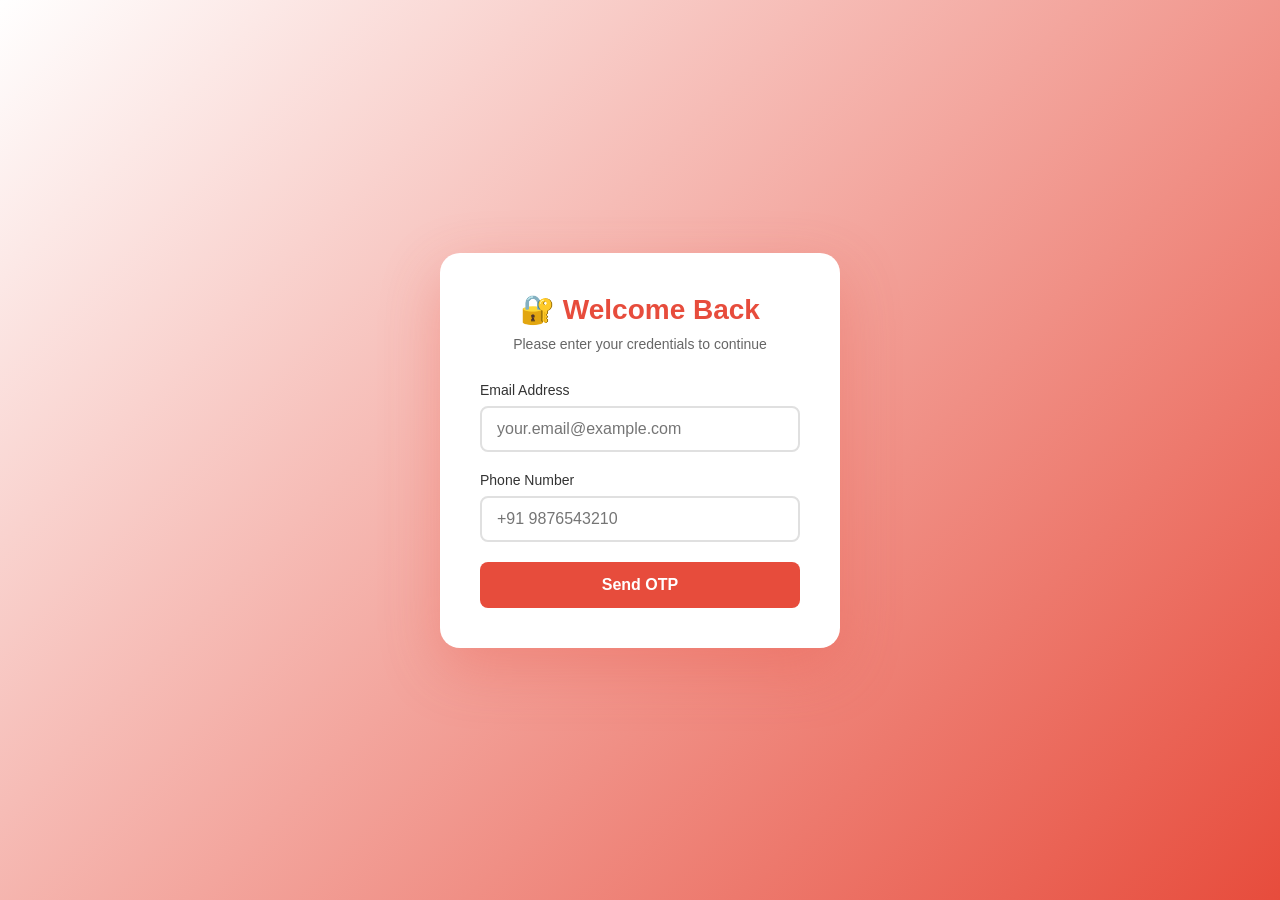
==== commit 3649f6d6: "here is my sop project 80% Done" ====
--- a/Sop'sData.html
+++ b/Sop'sData.html
@@ -1,21 +1,20 @@
 <!DOCTYPE html>
 <html lang="en">
-
 <head>
   <meta charset="UTF-8" />
+  <meta name="viewport" content="width=device-width, initial-scale=1.0">
   <title>Customer Support AMASTOR - Secure Login</title>
-  <link rel="stylesheet" href="style.css" />
+  <link rel="stylesheet" href="style.css">
 </head>
 
 <body>
-
   <!-- Authentication Screen -->
   <div id="authScreen">
     <div class="auth-container">
       <div id="loginForm">
         <h2>🔐 Welcome Back</h2>
         <p>Please enter your credentials to continue</p>
-        
+
         <div class="input-group">
           <label for="emailInput">Email Address</label>
           <input type="email" id="emailInput" placeholder="your.email@example.com" />
@@ -27,7 +26,7 @@
         </div>
 
         <button class="btn" id="sendOtpBtn">Send OTP</button>
-        
+
         <div class="error-message" id="loginError"></div>
         <div class="success-message" id="loginSuccess"></div>
       </div>
@@ -35,7 +34,7 @@
       <div class="otp-container" id="otpForm">
         <h2>🔑 Verify OTP</h2>
         <p>Enter the 6-digit code sent to your email</p>
-        
+
         <div class="otp-inputs">
           <input type="text" maxlength="1" class="otp-input" data-index="0" />
           <input type="text" maxlength="1" class="otp-input" data-index="1" />
@@ -46,7 +45,7 @@
         </div>
 
         <button class="btn" id="verifyOtpBtn">Verify OTP</button>
-        
+
         <div class="resend-link">
           <a id="resendOtpLink">Resend OTP</a>
         </div>
@@ -60,7 +59,7 @@
   <!-- Main Application Screen -->
   <div id="appScreen">
     <div class="app-header">
-      <h1>Customer Support AMASTOR</h1>
+      <h1>licious</h1>
       <div class="user-info">
         <span id="userEmail"></span>
         <button class="logout-btn" id="logoutBtn">Logout</button>
@@ -78,52 +77,52 @@
       <div id="sidebar">
         <h2>Important Scripts</h2>
 
-        <div class="script-block" id="halal-script">
-          <h3>Halal Script</h3>
-          <p>"We ensure all our meats comply with halal standards to respect your dietary requirements."</p>
-        </div>
+        <h2>Egg Damage Calculator</h2>
 
-        <div class="script-block" id="prawns-cleaning-script">
-          <h3>Prawns Cleaning Script</h3>
-          <p>"Our prawns are cleaned thoroughly; if you need any special cleaning instructions, please let us know."</p>
-        </div>
-
-        <div class="script-block" id="cancellation-fee-script">
-          <h3>Cancellation Fee Script</h3>
-          <p>We might have already started packing your shipment, or our delivery personnel might already be on their way to bring it to you. Cancelling beyond the grace period disrupts operations and affects delivery partners, causing food waste. We kindly ask you to commit to your orders. A grace period is offered for cancellations. Thank you for understanding.</p>
-        </div>
-
-        <div class="script-block" id="cod-stop-script">
-          <h3>COD Stop Script</h3>
-          <p>"Please note, we currently do not accept Cash on Delivery orders for your area. Kindly use other payment methods."</p>
-        </div>
-
-        <div class="script-block" id="infinity-subscription-script">
-          <h3>Infinity Subscription</h3>
-          <p>"Our Infinity Subscription lets you enjoy unlimited deliveries with exclusive discounts and offers."</p>
-        </div>
-
-        <h2>Egg Damage Calculator</h2>
-        <label for="orderValue">Order Value</label>
-        <input type="number" id="orderValue" placeholder="Enter order value" min="0" />
+        <label for="orderValue">Order Value (₹)</label>
+        <input type="number" id="orderValue" placeholder="Enter order value" min="0" step="0.01" />
 
         <label for="packageOption">Package Option</label>
         <select id="packageOption" class="sidebar-input">
-          <option value="6">6</option>
-          <option value="12">12</option>
-          <option value="30">30</option>
+          <option value="6">6 Eggs</option>
+          <option value="12">12 Eggs</option>
+          <option value="30">30 Eggs</option>
         </select>
 
         <label for="damagedEggs">Number of Damaged Eggs</label>
         <input type="number" id="damagedEggs" placeholder="Enter number of damaged eggs" min="0" />
 
-        <button id="calculateBtn">Calculate</button>
+        <button id="calculateBtn">Calculate Refund</button>
         <div id="calc-result"></div>
+
+        <div class="script-block">
+          <h3>Halal Script</h3>
+          <p>"We ensure all our meats comply with halal standards to respect your dietary requirements."</p>
+        </div>
+
+        <div class="script-block">
+          <h3>Prawns Cleaning Script</h3>
+          <p>At Licious, during the cleaning process of deveined prawns, only the intestinal tract (sand vein) along the top of the body is removed. The ventral vein, located on the underside of the prawn, is not removed, as it is safe for consumption.</p>
+        </div>
+
+        <div class="script-block">
+          <h3>Cancellation Fee Script</h3>
+          <p>We charge a cancellation fee because once an order is placed, we may have already started preparing your shipment or our delivery team could be on the way. Cancelling after the grace period causes disruptions to our operations and affects our delivery partners. It can also lead to food waste. To keep things fair and sustainable, we ask that you only cancel if necessary. We do offer a grace period to make things easier. Thanks for your understanding and support!</p>
+        </div>
+
+        <div class="script-block">
+          <h3>COD Stop Script</h3>
+          <p>We're moving fully to digital payments for a smoother delivery and payment experience, so Licious no longer accepts cash on delivery</p>
+        </div>
+
+        <div class="script-block">
+          <h3>Infinity Subscription</h3>
+          <p>"Our Infinity Subscription is very beneficial for getting up to 5% cashback in every transaction..get free delivery in every order..and you can save over 100rs in 1 month also all the cash back will be credited in licious wallet...even After infinity over you can use it within 30 days"</p>
+        </div>
       </div>
     </div>
   </div>
 
   <script src="intex.js"></script>
-
 </body>
 </html>
--- a/style.css
+++ b/style.css
@@ -9,23 +9,22 @@
       font-family: 'Segoe UI', Tahoma, Geneva, Verdana, sans-serif;
       height: 100vh;
       overflow: hidden;
-      background: linear-gradient(135deg, #f5f5f5 0%, #D11243 100%);
-    }
-
-    /* Authentication Screen */
+      background: linear-gradient(135deg, #fff 0%, #e74c3c 100%);
+    }
+
     #authScreen {
       display: flex;
       justify-content: center;
       align-items: center;
       height: 100vh;
-      background: linear-gradient(135deg, #f5f5f5 0%, #D11243 100%);
+      background: linear-gradient(135deg, #fff 0%, #e74c3c 100%);
     }
 
     .auth-container {
       background: white;
       padding: 40px;
       border-radius: 20px;
-      box-shadow: 0 20px 60px rgba(0, 0, 0, 0.3);
+      box-shadow: 0 20px 60px rgba(231, 76, 60, 0.3);
       width: 90%;
       max-width: 400px;
       animation: slideIn 0.5s ease-out;
@@ -43,7 +42,7 @@
     }
 
     .auth-container h2 {
-      color: #f5f5f5;
+      color: #e74c3c;
       margin-bottom: 10px;
       text-align: center;
       font-size: 28px;
@@ -79,14 +78,14 @@
 
     .input-group input:focus {
       outline: none;
-      border-color: #f5f5f5;
-      box-shadow: 0 0 0 3px rgba(102, 126, 234, 0.1);
+      border-color: #e74c3c;
+      box-shadow: 0 0 0 3px rgba(231, 76, 60, 0.1);
     }
 
     .btn {
       width: 100%;
       padding: 14px;
-      background: linear-gradient(135deg, #f5f5f5 0%, #D11243 100%);
+      background: #e74c3c;
       color: white;
       border: none;
       border-radius: 8px;
@@ -98,7 +97,8 @@
 
     .btn:hover {
       transform: translateY(-2px);
-      box-shadow: 0 10px 20px rgba(102, 126, 234, 0.3);
+      box-shadow: 0 10px 20px rgba(231, 76, 60, 0.3);
+      background: #c0392b;
     }
 
     .btn:active {
@@ -151,8 +151,8 @@
 
     .otp-input:focus {
       outline: none;
-      border-color: #f5f5f5;
-      box-shadow: 0 0 0 3px rgba(102, 126, 234, 0.1);
+      border-color: #e74c3c;
+      box-shadow: 0 0 0 3px rgba(231, 76, 60, 0.1);
     }
 
     .resend-link {
@@ -162,7 +162,7 @@
     }
 
     .resend-link a {
-      color: #f5f5f5;
+      color: #e74c3c;
       text-decoration: none;
       font-weight: 500;
       cursor: pointer;
@@ -172,14 +172,13 @@
       text-decoration: underline;
     }
 
-    /* Main App Screen */
     #appScreen {
       display: none;
       height: 100vh;
     }
 
     .app-header {
-      background: linear-gradient(135deg, #f5f5f5 0%, #D11243 100%);
+      background: #e74c3c;
       color: white;
       padding: 15px 30px;
       display: flex;
@@ -211,7 +210,7 @@
 
     .logout-btn:hover {
       background: white;
-      color: #f5f5f5;
+      color: #e74c3c;
     }
 
     .app-content {
@@ -256,7 +255,7 @@
 
     select:focus {
       outline: none;
-      border-color: #f5f5f5;
+      border-color: #e74c3c;
     }
 
     #instruction {
@@ -287,13 +286,13 @@
     }
 
     h3 {
-      color: #f5f5f5;
+      color: #e74c3c;
       margin-bottom: 10px;
     }
 
     .script-block {
       background: #f8f9fa;
-      border-left: 4px solid #f5f5f5;
+      border-left: 4px solid #e74c3c;
       margin-bottom: 15px;
       padding: 15px;
       border-radius: 8px;
@@ -301,7 +300,7 @@
     }
 
     .script-block:hover {
-      box-shadow: 0 4px 12px rgba(102, 126, 234, 0.15);
+      box-shadow: 0 4px 12px rgba(231, 76, 60, 0.15);
       transform: translateX(5px);
     }
 
@@ -322,21 +321,22 @@
       margin-bottom: 15px;
     }
 
-    button {
+    button#calculateBtn {
       padding: 10px 20px;
       cursor: pointer;
-      background: #f5f5f5;
+      background: #e74c3c;
       color: white;
       border: none;
       border-radius: 8px;
       font-weight: 500;
       transition: all 0.3s;
-    }
-
-    button:hover {
-      background: #D11243;
+      width: 100%;
+    }
+
+    button#calculateBtn:hover {
+      background: #c0392b;
       transform: translateY(-2px);
-      box-shadow: 0 4px 12px rgba(102, 126, 234, 0.3);
+      box-shadow: 0 4px 12px rgba(231, 76, 60, 0.3);
     }
 
     #calc-result {
